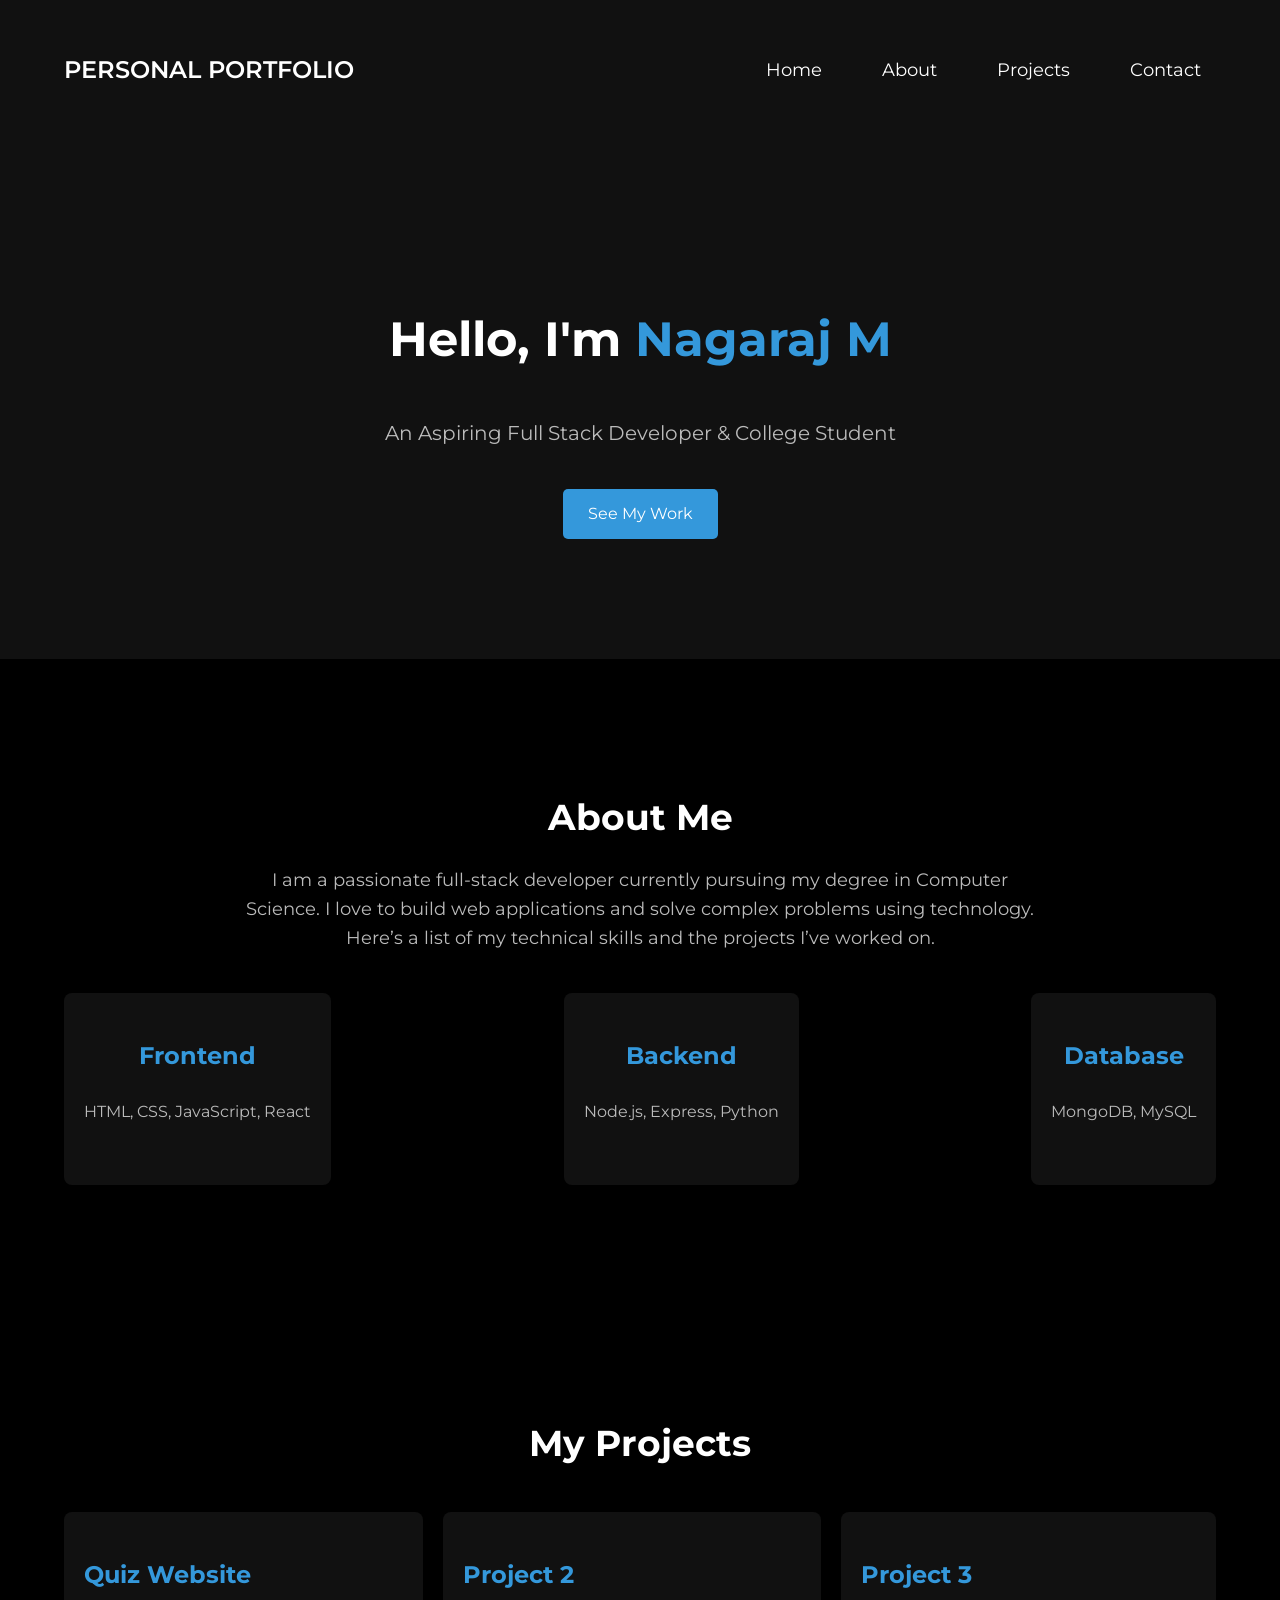
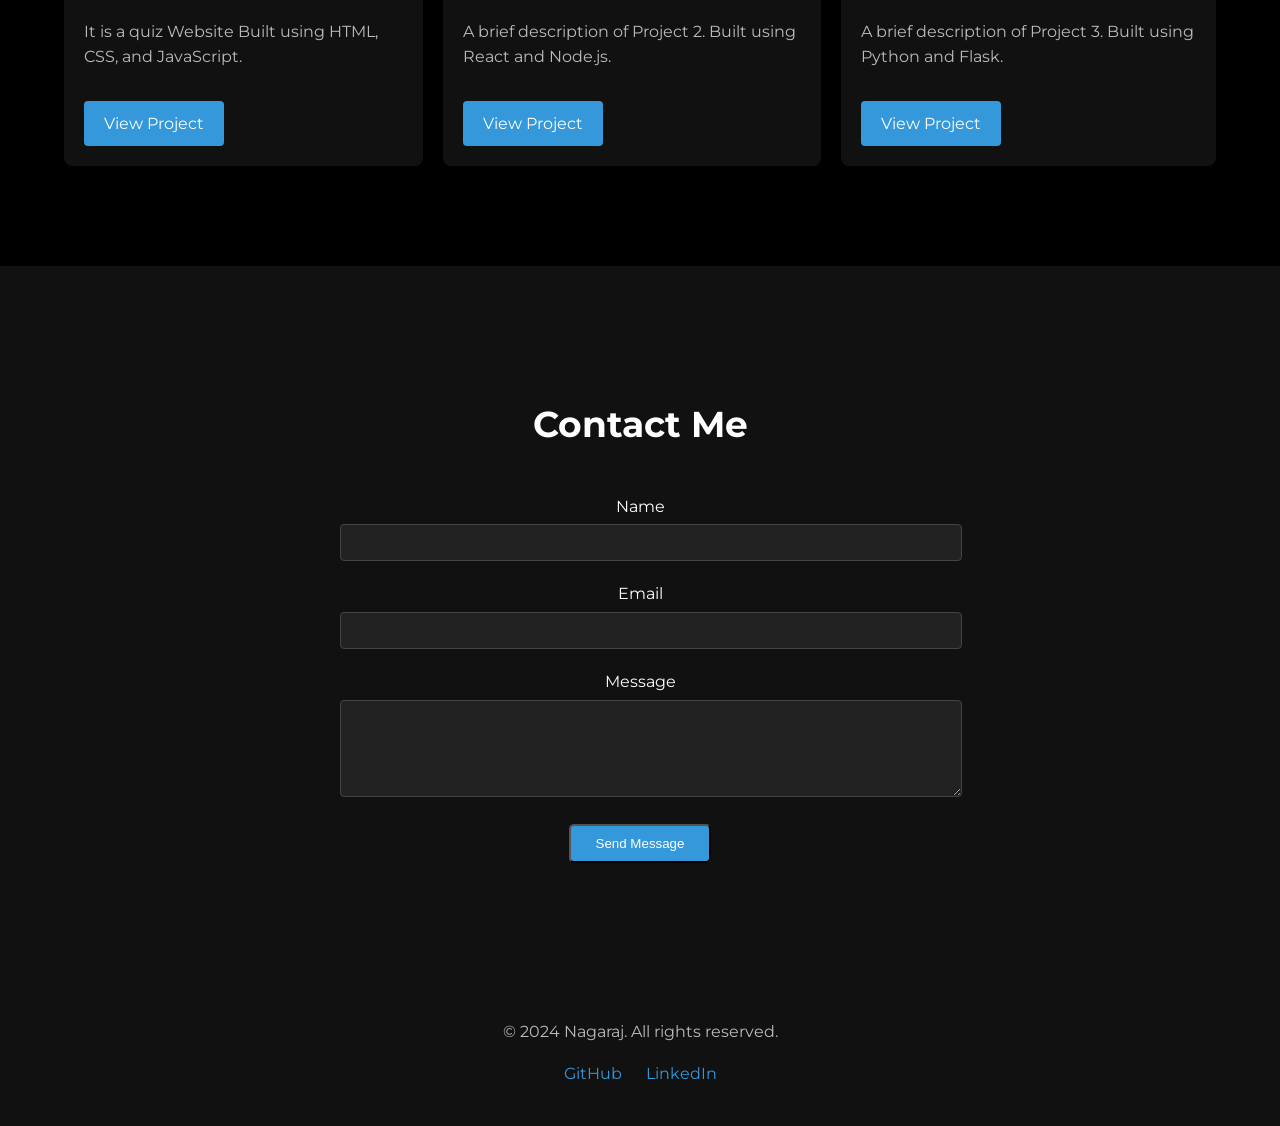
==== index.html @ 54e94a2f "Add files via upload" ====
<!DOCTYPE html>
<html lang="en">

<head>
    <meta charset="UTF-8">
    <meta name="viewport" content="width=device-width, initial-scale=1.0">
    <meta http-equiv="X-UA-Compatible" content="IE=edge">
    <title>Portfolio</title>
    <link rel="stylesheet" href="style.css">
    <link href="https://fonts.googleapis.com/css2?family=Montserrat:wght@400;600&display=swap" rel="stylesheet">
</head>

<body>

    <!-- Navigation -->
    <nav class="navbar">
        <div class="container">
            <div class="logo">Personal Portfolio</div>
            <ul class="nav-links">
                <li><a href="#home">Home</a></li>
                <li><a href="#about">About</a></li>
                <li><a href="#projects">Projects</a></li>
                <li><a href="#contact">Contact</a></li>
            </ul>
        </div>
    </nav>

    <!-- Hero Section -->
    <section id="home" class="hero-section">
        <div class="container">
            <h1>Hello, I'm <span class="highlight">Nagaraj M  </span></h1>
            <p>An Aspiring Full Stack Developer & College Student</p>
            <a href="#projects" class="btn">See My Work</a>
        </div>
    </section>

    <!-- About Section -->
    <section id="about" class="about-section">
        <div class="container">
            <h2>About Me</h2>
            <p>
                I am a passionate full-stack developer currently pursuing my degree in Computer Science. I love to build
                web applications and solve complex problems using technology. Here’s a list of my technical skills and
                the projects I’ve worked on.
            </p>
            <div class="skills">
                <div class="skill">
                    <h3>Frontend</h3>
                    <p>HTML, CSS, JavaScript, React</p>
                </div>
                <div class="skill">
                    <h3>Backend</h3>
                    <p>Node.js, Express, Python</p>
                </div>
                <div class="skill">
                    <h3>Database</h3>
                    <p>MongoDB, MySQL</p>
                </div>
            </div>
        </div>
    </section>

    <!-- Projects Section -->
    <section id="projects" class="projects-section">
        <div class="container">
            <h2>My Projects</h2>
            <div class="projects-grid">
                <div class="project-card">
                    <h3>Quiz Website</h3>
                    <p>It is a quiz Website Built using HTML, CSS, and JavaScript.</p>
                    <a href="quiz.html" class="btn">View Project</a>
                </div>
                <div class="project-card">
                    <h3>Project 2</h3>
                    <p>A brief description of Project 2. Built using React and Node.js.</p>
                    <a href="index.html" class="btn">View Project</a>
                </div>
                <div class="project-card">
                    <h3>Project 3</h3>
                    <p>A brief description of Project 3. Built using Python and Flask.</p>
                    <a href="#" class="btn">View Project</a>
                </div>
            </div>
        </div>
    </section>

    <!-- Contact Section -->
    <section id="contact" class="contact-section">
        <div class="container">
            <h2>Contact Me</h2>
            <form id="contact-form">
                <div class="form-group">
                    <label for="name">Name</label>
                    <input type="text" id="name" required>
                </div>
                <div class="form-group">
                    <label for="email">Email</label>
                    <input type="email" id="email" required>
                </div>
                <div class="form-group">
                    <label for="message">Message</label>
                    <textarea id="message" rows="5" required></textarea>
                </div>
                <button type="submit" class="btn">Send Message</button>
            </form>
        </div>
    </section>

    <!-- Footer -->
    <footer>
        <div class="container">
            <p>© 2024 Nagaraj. All rights reserved.</p>
            <div class="social-links">
                <a href="#">GitHub</a>
                <a href="www.linkedin.com/in/nagaraj-m-b0393a313">LinkedIn</a>
            </div>
        </div>
    </footer>

    <!-- JavaScript -->
    <script>
        // Redirect to the homepage section (id="home") when the page is refreshed
        window.onload = function() {
            window.location.href = "#home";
        };
    </script>
</body>

</html>
---- style.css ----
/* General Body Styling */
body {
    font-family: 'Montserrat', sans-serif;
    margin: 0;
    padding: 0;
    color: white; /* Set default text color to white */
    background-color: #000; /* Black background for the entire page */
    line-height: 1.6;
}

.container {
    width: 90%;
    max-width: 1200px;
    margin: 0 auto;
    padding: 20px 0;
}

/* Navbar Styling */
.navbar {
    background-color: #111; /* Darker background for navbar */
    padding: 20px 0;
}

.navbar .container {
    display: flex;
    justify-content: space-between;
    align-items: center;
}

.navbar .logo {
    font-size: 24px;
    font-weight: 600;
    color: white;
    text-transform: uppercase;
}

.nav-links {
    list-style: none;
    display: flex;
    gap: 30px;
}

.nav-links a {
    color: white;
    text-decoration: none;
    font-size: 18px;
    padding: 10px 15px;
    border-radius: 4px;
    transition: background-color 0.3s ease, transform 0.3s ease; /* Add smooth animation */
}

.nav-links a:hover {
    background-color: #3498db; /* Change color on hover */
    transform: scale(1.1); /* Slightly increase the size on hover */
}

/* Hero Section */
.hero-section {
    text-align: center;
    padding: 100px 0;
    background-color: #111; /* Dark background for contrast */
}

.hero-section h1 {
    font-size: 48px;
    color: white;
}

.hero-section .highlight {
    color: #3498db;
}

.hero-section p {
    font-size: 20px;
    color: #bbb; /* Light gray color for subtitle */
}

.hero-section .btn {
    margin-top: 20px;
    padding: 12px 25px;
    background-color: #3498db;
    color: white;
    text-decoration: none;
    border-radius: 5px;
    transition: background-color 0.3s ease, transform 0.3s ease; /* Animation */
}

.hero-section .btn:hover {
    background-color: #2980b9; /* Darker blue on hover */
    transform: scale(1.05); /* Slight scale up */
}

/* About Section */
.about-section {
    padding: 80px 0;
    background-color: #000; /* Keep black background */
}

.about-section h2 {
    font-size: 36px;
    color: white;
    text-align: center;
    margin-bottom: 20px;
}

.about-section p {
    font-size: 18px;
    color: #bbb;
    max-width: 800px;
    margin: 0 auto 40px;
    text-align: center;
}

.skills {
    display: flex;
    justify-content: space-between;
    gap: 20px;
    text-align: center;
}

.skill {
    background-color: #111;
    padding: 20px;
    border-radius: 8px;
    transition: transform 0.3s ease;
}

.skill:hover {
    transform: translateY(-10px);
}

.skill h3 {
    font-size: 24px;
    color: #3498db;
}

.skill p {
    font-size: 16px;
    color: #bbb;
}

/* Projects Section */
.projects-section {
    padding: 80px 0;
    background-color: #000;
}

.projects-section h2 {
    font-size: 36px;
    color: white;
    text-align: center;
    margin-bottom: 40px;
}

.projects-grid {
    display: flex;
    justify-content: space-between;
    gap: 20px;
}

.project-card {
    background-color: #111;
    padding: 20px;
    border-radius: 8px;
    transition: transform 0.3s ease;
}

.project-card:hover {
    transform: translateY(-10px); /* Hover effect */
}

.project-card h3 {
    font-size: 24px;
    color: #3498db;
}

.project-card p {
    color: #bbb;
}

.project-card .btn {
    display: inline-block;
    margin-top: 15px;
    padding: 10px 20px;
    background-color: #3498db;
    color: white;
    text-decoration: none;
    border-radius: 4px;
    transition: background-color 0.3s ease, transform 0.3s ease;
}

.project-card .btn:hover {
    background-color: #2980b9;
    transform: scale(1.05);
}

/* Contact Section */
.contact-section {
    padding: 80px 0;
    background-color: #111;
    text-align: center;
}

.contact-section h2 {
    font-size: 36px;
    color: white;
    margin-bottom: 40px;
}

.contact-section form {
    max-width: 600px;
    margin: 0 auto;
}

.form-group {
    margin-bottom: 20px;
}

.form-group label {
    display: block;
    color: white;
    margin-bottom: 5px;
}

.form-group input, .form-group textarea {
    width: 100%;
    padding: 10px;
    background-color: #222;
    border: 1px solid #444;
    border-radius: 4px;
    color: white;
}

.form-group input:focus, .form-group textarea:focus {
    outline: none;
    border-color: #3498db;
}

.btn {
    display: inline-block;
    padding: 10px 25px;
    background-color: #3498db;
    color: white;
    text-decoration: none;
    border-radius: 5px;
    transition: background-color 0.3s ease, transform 0.3s ease;
}

.btn:hover {
    background-color: #2980b9;
    transform: scale(1.05); /* Scale up on hover */
}

/* Footer Section */
footer {
    background-color: #111;
    padding: 20px 0;
    text-align: center;
}

footer p {
    color: #bbb;
}

footer .social-links a {
    color: #3498db;
    margin: 0 10px;
    text-decoration: none;
    transition: color 0.3s ease;
}

footer .social-links a:hover {
    color: #2980b9;
}

/* Responsive Design */
@media (max-width: 768px) {
    .skills, .projects-grid {
        flex-direction: column;
    }

    .nav-links {
        flex-direction: column;
        align-items: center;
        gap: 15px;
    }

    .navbar .container {
        flex-direction: column;
    }
}
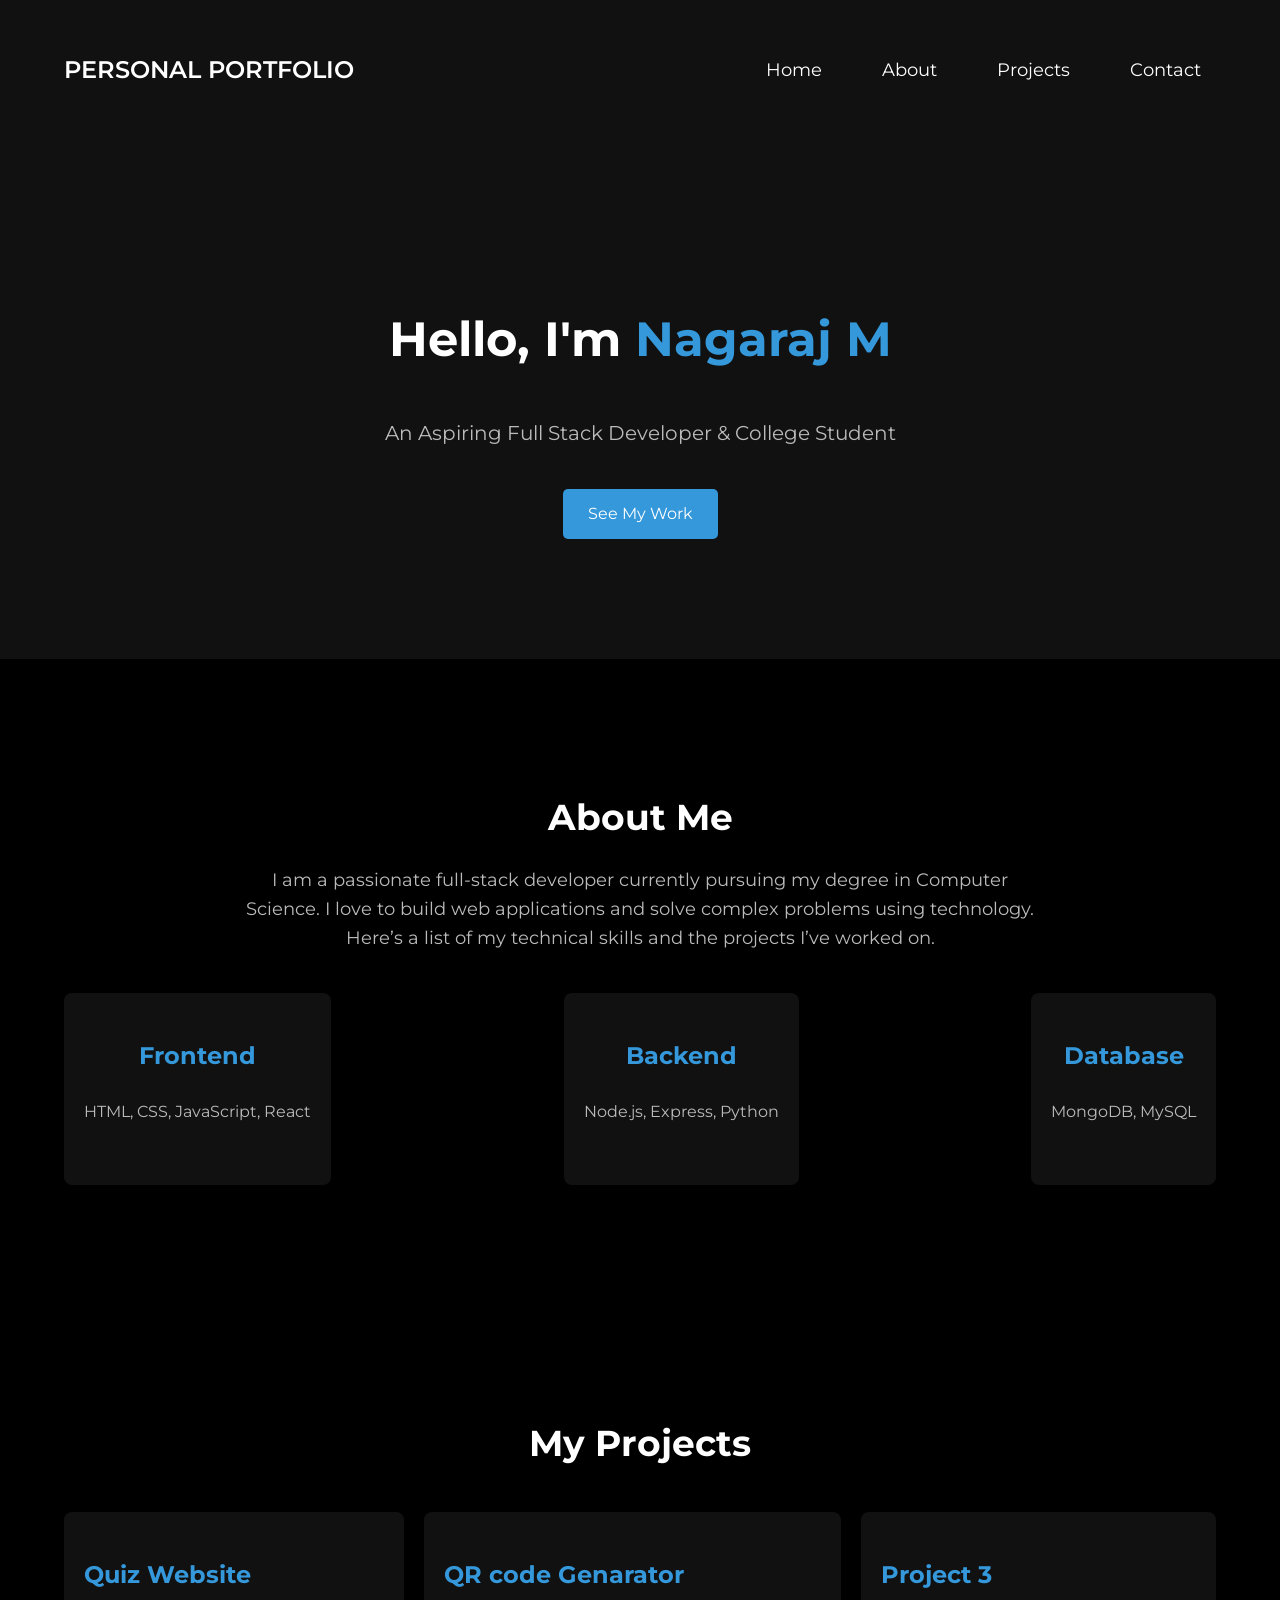
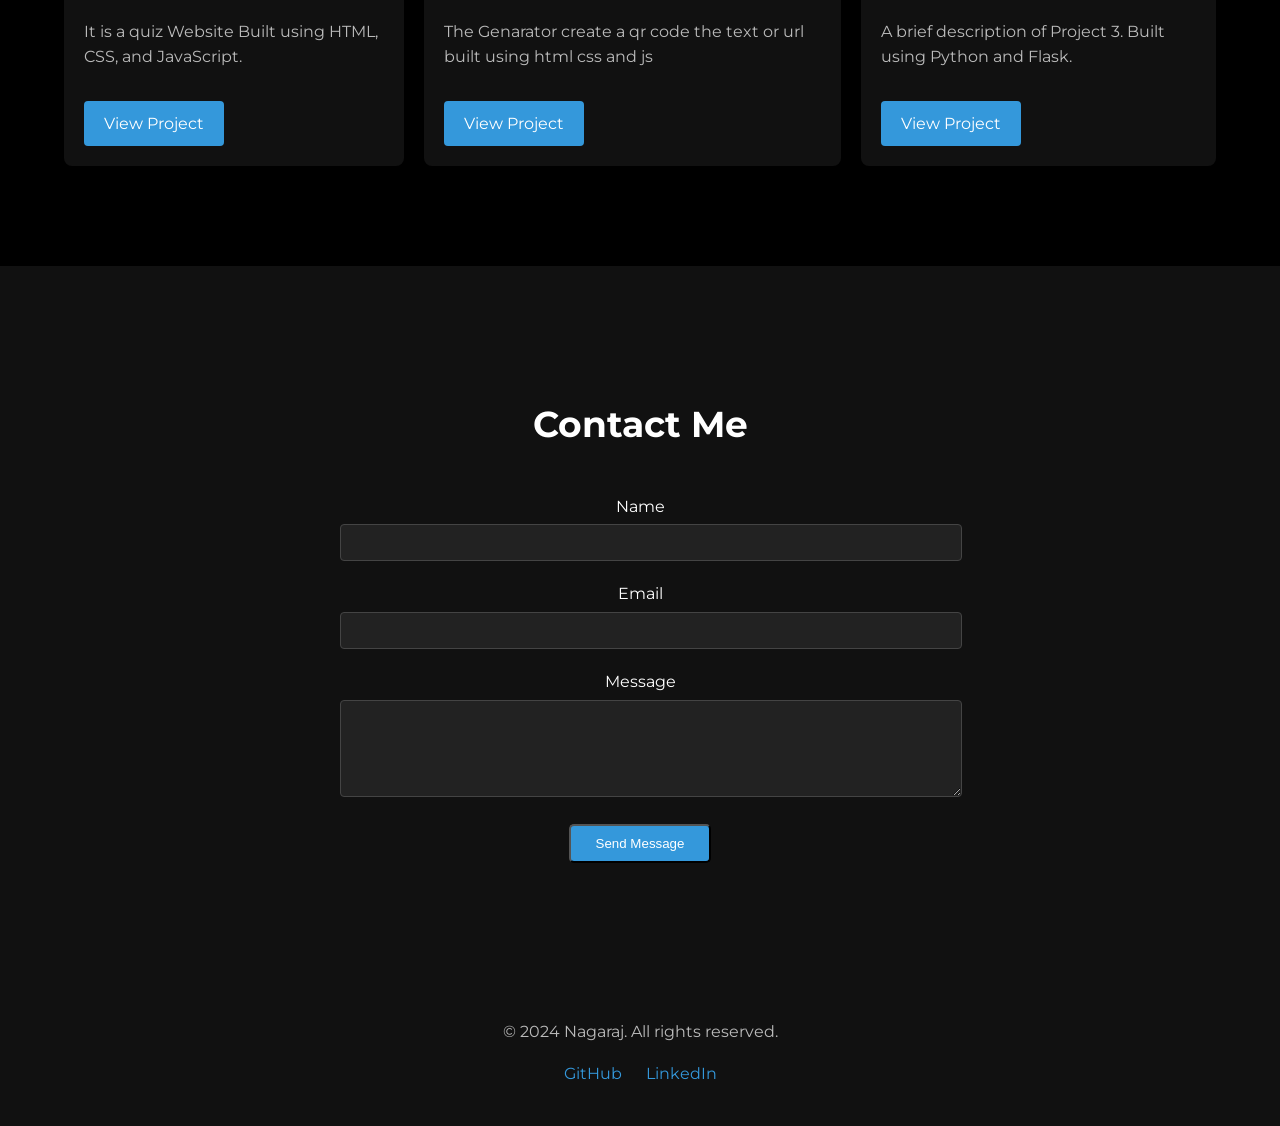
==== commit 5fa39969: "index.html" ====
--- a/index.html
+++ b/index.html
@@ -71,9 +71,9 @@
                     <a href="quiz.html" class="btn">View Project</a>
                 </div>
                 <div class="project-card">
-                    <h3>Project 2</h3>
-                    <p>A brief description of Project 2. Built using React and Node.js.</p>
-                    <a href="index.html" class="btn">View Project</a>
+                    <h3>QR code Genarator</h3>
+                    <p>The Genarator create a qr code the text or url built using html css and js</p>
+                    <a href="qrindex.html" class="btn">View Project</a>
                 </div>
                 <div class="project-card">
                     <h3>Project 3</h3>
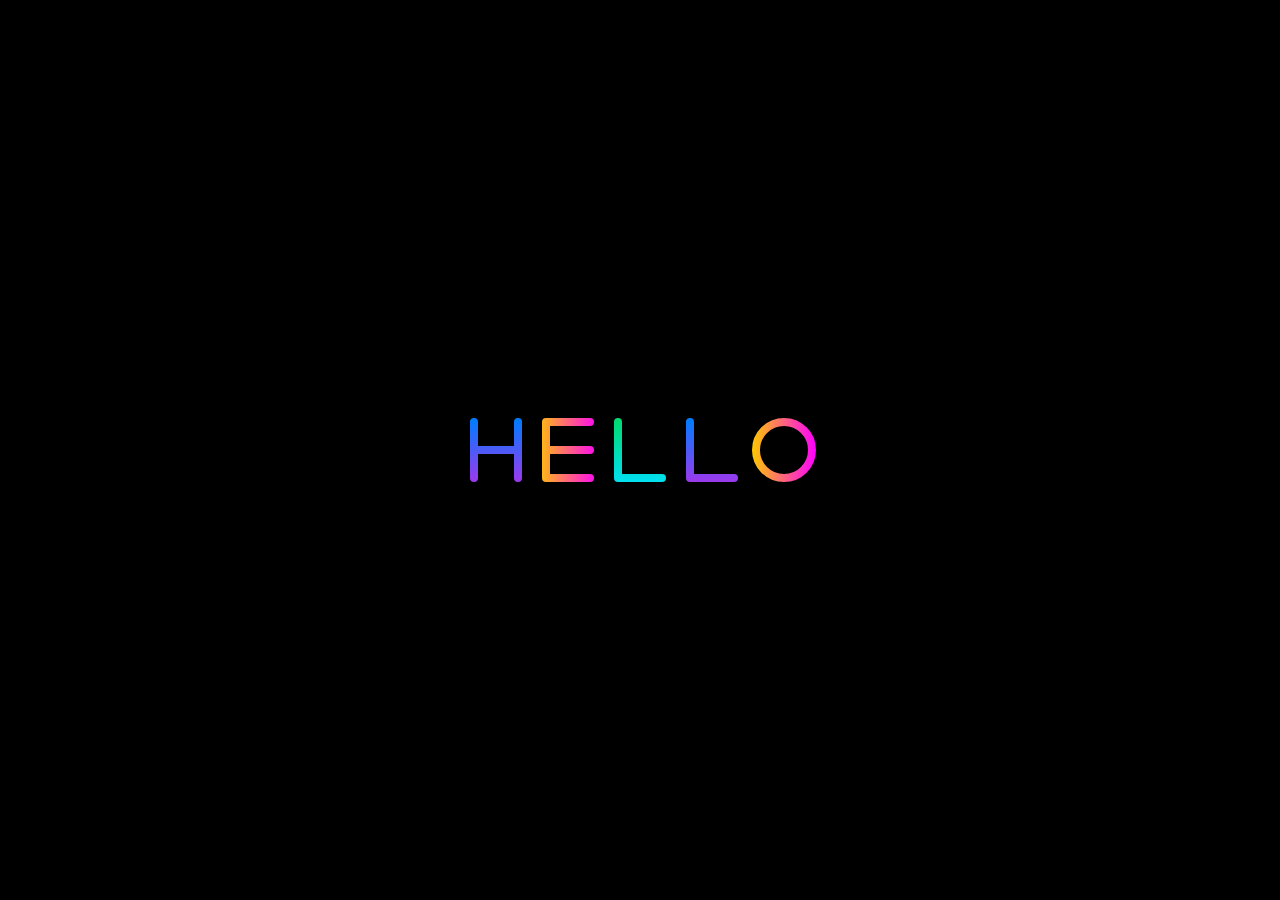
==== commit 6df42285: "Add files via upload" ====
--- a/index.html
+++ b/index.html
@@ -1,129 +1,112 @@
 <!DOCTYPE html>
 <html lang="en">
-
 <head>
     <meta charset="UTF-8">
     <meta name="viewport" content="width=device-width, initial-scale=1.0">
-    <meta http-equiv="X-UA-Compatible" content="IE=edge">
-    <title>Portfolio</title>
-    <link rel="stylesheet" href="style.css">
-    <link href="https://fonts.googleapis.com/css2?family=Montserrat:wght@400;600&display=swap" rel="stylesheet">
+    <title>Loader Animation</title>
+    <link href="https://fonts.googleapis.com/css2?family=Roboto:wght@700&display=swap" rel="stylesheet">
+    <style>
+        body {
+            display: flex;
+            justify-content: center;
+            align-items: center;
+            height: 100vh;
+            margin: 0;
+            background-color: #000;
+            font-family: 'Roboto', sans-serif;
+        }
+
+        .absolute {
+            position: absolute;
+        }
+
+        .inline-block {
+            display: inline-block;
+        }
+
+        .loader {
+            display: flex;
+            margin: 0.25em 0;
+        }
+
+        .w-2 {
+            width: 0.5em;
+        }
+
+        .dash {
+            animation: dashArray 2s ease-in-out infinite,
+                dashOffset 2s linear infinite;
+        }
+
+        @keyframes dashArray {
+            0% {
+                stroke-dasharray: 0 1 359 0;
+            }
+
+            50% {
+                stroke-dasharray: 0 359 1 0;
+            }
+
+            100% {
+                stroke-dasharray: 359 1 0 0;
+            }
+        }
+
+        @keyframes dashOffset {
+            0% {
+                stroke-dashoffset: 365;
+            }
+
+            100% {
+                stroke-dashoffset: 5;
+            }
+        }
+    </style>
 </head>
-
 <body>
-
-    <!-- Navigation -->
-    <nav class="navbar">
-        <div class="container">
-            <div class="logo">Personal Portfolio</div>
-            <ul class="nav-links">
-                <li><a href="#home">Home</a></li>
-                <li><a href="#about">About</a></li>
-                <li><a href="#projects">Projects</a></li>
-                <li><a href="#contact">Contact</a></li>
-            </ul>
-        </div>
-    </nav>
-
-    <!-- Hero Section -->
-    <section id="home" class="hero-section">
-        <div class="container">
-            <h1>Hello, I'm <span class="highlight">Nagaraj M  </span></h1>
-            <p>An Aspiring Full Stack Developer & College Student</p>
-            <a href="#projects" class="btn">See My Work</a>
-        </div>
-    </section>
-
-    <!-- About Section -->
-    <section id="about" class="about-section">
-        <div class="container">
-            <h2>About Me</h2>
-            <p>
-                I am a passionate full-stack developer currently pursuing my degree in Computer Science. I love to build
-                web applications and solve complex problems using technology. Here’s a list of my technical skills and
-                the projects I’ve worked on.
-            </p>
-            <div class="skills">
-                <div class="skill">
-                    <h3>Frontend</h3>
-                    <p>HTML, CSS, JavaScript, React</p>
-                </div>
-                <div class="skill">
-                    <h3>Backend</h3>
-                    <p>Node.js, Express, Python</p>
-                </div>
-                <div class="skill">
-                    <h3>Database</h3>
-                    <p>MongoDB, MySQL</p>
-                </div>
-            </div>
-        </div>
-    </section>
-
-    <!-- Projects Section -->
-    <section id="projects" class="projects-section">
-        <div class="container">
-            <h2>My Projects</h2>
-            <div class="projects-grid">
-                <div class="project-card">
-                    <h3>Quiz Website</h3>
-                    <p>It is a quiz Website Built using HTML, CSS, and JavaScript.</p>
-                    <a href="quiz.html" class="btn">View Project</a>
-                </div>
-                <div class="project-card">
-                    <h3>QR code Genarator</h3>
-                    <p>The Genarator create a qr code the text or url built using html css and js</p>
-                    <a href="qrindex.html" class="btn">View Project</a>
-                </div>
-                <div class="project-card">
-                    <h3>Project 3</h3>
-                    <p>A brief description of Project 3. Built using Python and Flask.</p>
-                    <a href="#" class="btn">View Project</a>
-                </div>
-            </div>
-        </div>
-    </section>
-
-    <!-- Contact Section -->
-    <section id="contact" class="contact-section">
-        <div class="container">
-            <h2>Contact Me</h2>
-            <form id="contact-form">
-                <div class="form-group">
-                    <label for="name">Name</label>
-                    <input type="text" id="name" required>
-                </div>
-                <div class="form-group">
-                    <label for="email">Email</label>
-                    <input type="email" id="email" required>
-                </div>
-                <div class="form-group">
-                    <label for="message">Message</label>
-                    <textarea id="message" rows="5" required></textarea>
-                </div>
-                <button type="submit" class="btn">Send Message</button>
-            </form>
-        </div>
-    </section>
-
-    <!-- Footer -->
-    <footer>
-        <div class="container">
-            <p>© 2024 Nagaraj. All rights reserved.</p>
-            <div class="social-links">
-                <a href="#">GitHub</a>
-                <a href="www.linkedin.com/in/nagaraj-m-b0393a313">LinkedIn</a>
-            </div>
-        </div>
-    </footer>
-
-    <!-- JavaScript -->
+    <div class="loader">
+        <svg height="0" width="0" viewBox="0 0 64 64" class="absolute">
+            <defs>
+                <linearGradient id="b" gradientUnits="userSpaceOnUse" y2="2" x2="0" y1="62" x1="0">
+                    <stop stop-color="#973BED"></stop>
+                    <stop stop-color="#007CFF" offset="1"></stop>
+                </linearGradient>
+                <linearGradient id="c" gradientUnits="userSpaceOnUse" y2="0" x2="0" y1="64" x1="0">
+                    <stop stop-color="#FFC800"></stop>
+                    <stop stop-color="#F0F" offset="1"></stop>
+                    <animateTransform repeatCount="indefinite" keySplines=".42,0,.58,1;.42,0,.58,1;.42,0,.58,1;.42,0,.58,1;.42,0,.58,1;.42,0,.58,1;.42,0,.58,1;.42,0,.58,1" keyTimes="0; 0.125; 0.25; 0.375; 0.5; 0.625; 0.75; 0.875; 1" dur="8s" values="0 32 32;-270 32 32;-270 32 32;-540 32 32;-540 32 32;-810 32 32;-810 32 32;-1080 32 32;-1080 32 32" type="rotate" attributeName="gradientTransform"></animateTransform>
+                </linearGradient>
+                <linearGradient id="d" gradientUnits="userSpaceOnUse" y2="2" x2="0" y1="62" x1="0">
+                    <stop stop-color="#00E0ED"></stop>
+                    <stop stop-color="#00DA72" offset="1"></stop>
+                </linearGradient>
+            </defs>
+        </svg>
+        <svg xmlns="http://www.w3.org/2000/svg" fill="none" viewBox="0 0 64 64" height="64" width="64" class="inline-block">
+            <path stroke-linejoin="round" stroke-linecap="round" stroke-width="8" stroke="url(#b)" d="M 10 4 V 60 M 54 4 V 60 M 10 32 H 54" class="dash" id="h" pathLength="360"></path>
+        </svg>
+        <div class="w-2"></div>
+        <svg xmlns="http://www.w3.org/2000/svg" fill="none" viewBox="0 0 64 64" height="64" width="64" class="inline-block">
+            <path stroke-linejoin="round" stroke-linecap="round" stroke-width="8" stroke="url(#c)" d="M 54 4 L 10 4 L 10 60 L 54 60 M 10 32 H 54" class="dash" id="e" pathLength="360"></path>
+        </svg>
+        <div class="w-2"></div>
+        <svg xmlns="http://www.w3.org/2000/svg" fill="none" viewBox="0 0 64 64" height="64" width="64" class="inline-block">
+            <path stroke-linejoin="round" stroke-linecap="round" stroke-width="8" stroke="url(#d)" d="M 10 4 L 10 60 L 54 60" class="dash" id="l1" pathLength="360"></path>
+        </svg>
+        <div class="w-2"></div>
+        <svg xmlns="http://www.w3.org/2000/svg" fill="none" viewBox="0 0 64 64" height="64" width="64" class="inline-block">
+            <path stroke-linejoin="round" stroke-linecap="round" stroke-width="8" stroke="url(#b)" d="M 10 4 L 10 60 L 54 60" class="dash" id="l2" pathLength="360"></path>
+        </svg>
+        <div class="w-2"></div>
+        <svg xmlns="http://www.w3.org/2000/svg" fill="none" viewBox="0 0 64 64" height="64" width="64" class="inline-block">
+            <path stroke-linejoin="round" stroke-linecap="round" stroke-width="8" stroke="url(#c)" d="M 32 4 A 28 28 0 1 1 32 60 A 28 28 0 1 1 32 4" class="dash" id="o" pathLength="360"></path>
+        </svg>
+    </div>
     <script>
-        // Redirect to the homepage section (id="home") when the page is refreshed
-        window.onload = function() {
-            window.location.href = "#home";
-        };
+        // Redirect to the home page after 5 seconds
+        setTimeout(function() {
+            window.location.href = "home.html"; // Change "home.html" to your home page URL
+        }, 1500);
     </script>
 </body>
-
 </html>
